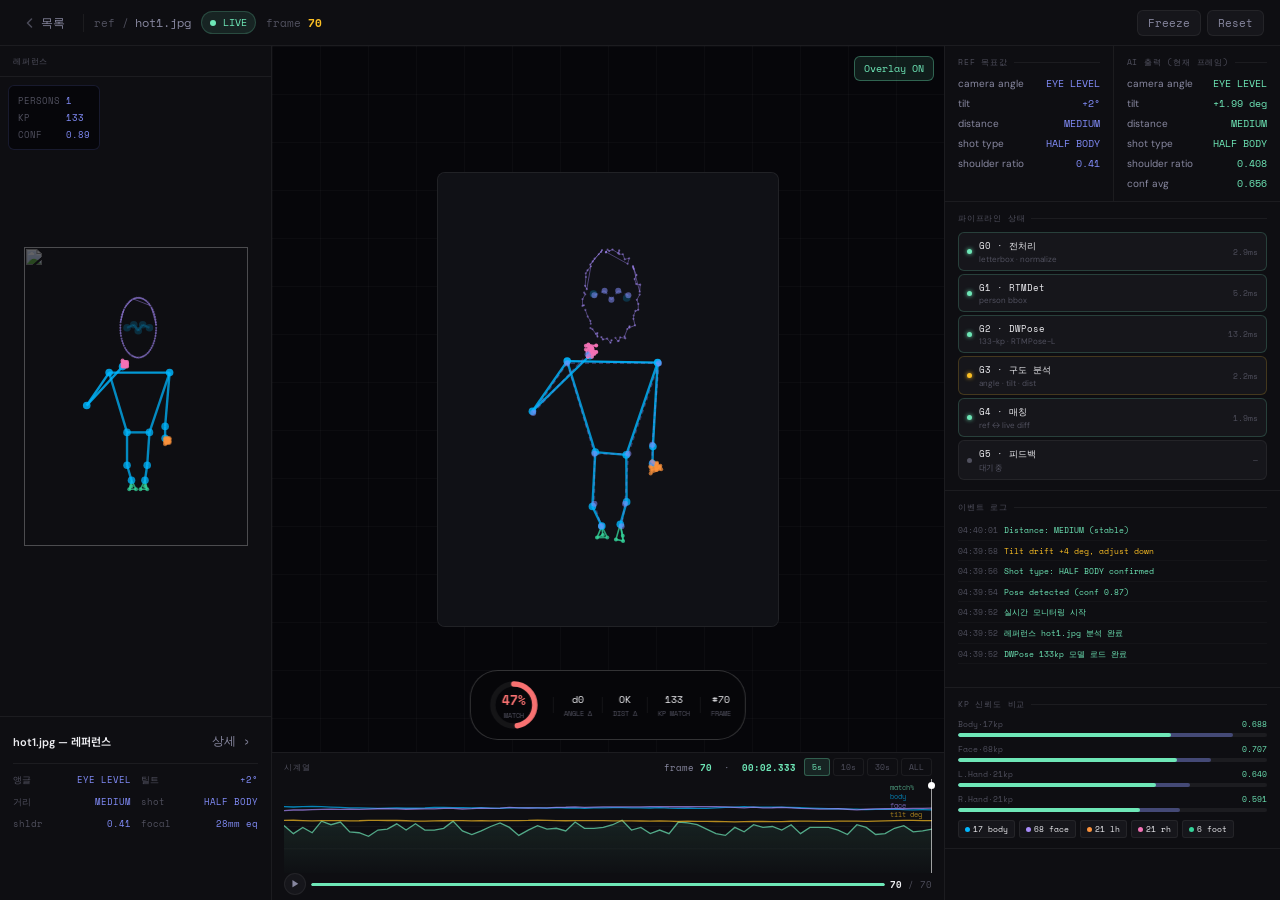
==== realtime-pose.html @ a701c870 "fix: 패널 디자인 수정" ====
<!DOCTYPE html>
<html lang="ko">
<head>
<meta charset="UTF-8">
<title>TryAngle — Live Monitor</title>
<link rel="preconnect" href="https://fonts.googleapis.com">
<link rel="preconnect" href="https://fonts.gstatic.com" crossorigin>
<link href="https://fonts.googleapis.com/css2?family=Space+Mono:ital,wght@0,400;0,700;1,400&family=DM+Sans:wght@300;400;500;600&family=Noto+Sans+KR:wght@300;400;500&display=swap" rel="stylesheet">
<style>
/* force emoji/symbol fallback for special chars */
@font-face {
  font-family:'Space Mono';
  src: local('Space Mono');
  unicode-range: U+0000-00FF, U+0131, U+0152-0153, U+02BB-02BC, U+02C6, U+02DA, U+02DC, U+2000-206F, U+2074, U+20AC, U+2122, U+2191, U+2193, U+2212, U+2215, U+FEFF, U+FFFD;
}
:root {
  --bg:#07070a;--bg-panel:#0e0e12;--bg-card:#16161b;--bg-hover:#1e1e25;
  --border:rgba(255,255,255,.06);--border-act:rgba(255,255,255,.18);
  --t1:#eeeef2;--t2:#8888a0;--t3:#50505e;
  --acc:#6ee7b7;--acc-d:rgba(110,231,183,.10);
  --a2:#818cf8;--a2-d:rgba(129,140,248,.10);
  --amb:#fbbf24;--amb-d:rgba(251,191,36,.10);
  --red:#f87171;--red-d:rgba(248,113,113,.09);
  --mono:'Space Mono','Courier New',monospace;--sans:'DM Sans','Apple SD Gothic Neo','Noto Sans KR',sans-serif;
  --r:10px;--rsm:6px;
  --tbh:46px;--lpw:272px;--rpw:336px;--tlh:148px;
}
*,*::before,*::after{box-sizing:border-box;margin:0;padding:0}
html,body{height:100%;overflow:hidden;background:var(--bg);color:var(--t1);font-family:var(--sans)}

/* ── TOPBAR ── */
.topbar{height:var(--tbh);display:flex;align-items:center;justify-content:space-between;
  padding:0 16px;background:var(--bg-panel);border-bottom:1px solid var(--border);
  gap:12px;z-index:60;position:relative}
.topbar-left{display:flex;align-items:center;gap:10px;min-width:0;flex:1}
.topbar-right{display:flex;align-items:center;gap:6px;flex-shrink:0}
.topbar-divider{width:1px;height:18px;background:var(--border);flex-shrink:0}
.breadcrumb-wrap{display:flex;align-items:center;gap:6px;min-width:0}
.breadcrumb{font-size:11px;font-family:var(--mono);color:var(--t3);
  white-space:nowrap;overflow:hidden;text-overflow:ellipsis}
.breadcrumb-name{font-size:12px;font-family:var(--mono);color:var(--t2);
  white-space:nowrap;overflow:hidden;text-overflow:ellipsis}
@keyframes bl{0%,100%{opacity:1}50%{opacity:.15}}
.mbadge{display:flex;align-items:center;gap:5px;font-size:10px;font-family:var(--mono);
  padding:3px 8px;border-radius:20px;background:var(--acc-d);color:var(--acc);
  border:1px solid rgba(110,231,183,.2);white-space:nowrap}
.backbtn{display:flex;align-items:center;gap:5px;font-family:var(--mono);font-size:12px;color:var(--t2);text-decoration:none;
  padding:5px 8px;border-radius:var(--rsm);background:none;border:none;
  transition:all .15s;white-space:nowrap;flex-shrink:0}
.backbtn:hover{color:var(--t1);background:var(--bg-card)}
.backbtn svg{opacity:.5;flex-shrink:0}
.livedot{display:inline-block;width:6px;height:6px;border-radius:50%;
  background:currentColor;vertical-align:middle;margin-right:2px;animation:bl 1s infinite}
.topmeta{font-size:11px;font-family:var(--mono);color:var(--t3);white-space:nowrap}
.topmeta b{color:var(--amb)}
.tbtn{font-family:var(--mono);font-size:11px;padding:4px 10px;border-radius:var(--rsm);
  border:1px solid var(--border);background:var(--bg-card);color:var(--t2);
  cursor:pointer;transition:all .15s;white-space:nowrap}
.tbtn:hover{border-color:var(--border-act);color:var(--t1)}
.tbtn.on{background:var(--acc-d);border-color:rgba(110,231,183,.3);color:var(--acc)}
.tbtn.won{background:var(--amb-d);border-color:rgba(251,191,36,.3);color:var(--amb)}

/* ── ROOT ── */
.root{height:calc(100vh - var(--tbh));display:grid;
  grid-template-columns:var(--lpw) minmax(0,1fr) var(--rpw);
  grid-template-rows:1fr var(--tlh);overflow:hidden}

/* ── LEFT PANEL ── */
.lpanel{background:var(--bg-panel);border-right:1px solid var(--border);
  display:flex;flex-direction:column;overflow-y:auto;overflow-x:hidden;
  scrollbar-width:thin;scrollbar-color:var(--bg-hover) transparent;grid-row:1/3}
.lpanel::-webkit-scrollbar{width:3px}
.lpanel::-webkit-scrollbar-thumb{background:var(--bg-hover)}
.phead{padding:9px 13px;border-bottom:1px solid var(--border);
  font-size:8px;font-family:var(--mono);letter-spacing:.1em;text-transform:uppercase;color:var(--t3);
  display:flex;align-items:center;justify-content:space-between;flex-shrink:0}
.phtag{font-size:8px;font-family:var(--mono);padding:2px 6px;border-radius:3px;
  background:var(--a2-d);color:var(--a2);border:1px solid rgba(129,140,248,.15)}
.rcvs-area{flex:1;position:relative;display:flex;align-items:center;justify-content:center;
  background:var(--bg-panel);overflow:hidden;min-height:0}
.rcvs-area::before{content:none}
.refstage{position:relative;width:224px;height:299px;z-index:2;flex-shrink:0}
#refSampleImg,#refCanvas{position:absolute;inset:0;width:100%;height:100%;display:block}
#refSampleImg{object-fit:contain;object-position:top center;opacity:.35;z-index:1;pointer-events:none}
#refCanvas{z-index:2}
.hudchip{position:absolute;z-index:10;font-family:var(--mono);font-size:9px;
  line-height:1.9;color:var(--t3);background:rgba(6,6,10,.9);
  border:1px solid rgba(129,140,248,.15);backdrop-filter:blur(8px);
  padding:6px 9px;border-radius:var(--rsm)}
.hudchip span{color:var(--a2)}
.rmeta{padding:10px 13px;border-top:1px solid var(--border);flex-shrink:0;min-height:184px}
.rname{font-size:11px;font-weight:600;color:var(--t1);margin-bottom:6px;
  white-space:nowrap;overflow:hidden;text-overflow:ellipsis}
.rmeta-head{display:flex;align-items:center;justify-content:space-between;margin-bottom:8px;gap:6px}
.rmeta-sep{height:1px;background:var(--border);margin-bottom:8px}
.rgrid{display:grid;grid-template-columns:1fr 1fr;gap:6px 10px}
.rrow{display:flex;justify-content:space-between;align-items:center;font-size:9px;font-family:var(--mono);
  line-height:1.55;padding:1px 0;gap:8px}
.rrow .k{color:var(--t3)}.rrow .v{color:var(--a2)}

/* ── CENTER ── */
.center{display:flex;flex-direction:column;background:#06060a;overflow:hidden;position:relative;grid-row:1/2}
.stage{flex:1;position:relative;display:flex;align-items:center;justify-content:center;min-height:0}
.stage::before{content:'';position:absolute;inset:0;
  background-image:linear-gradient(rgba(255,255,255,.025) 1px,transparent 1px),
    linear-gradient(90deg,rgba(255,255,255,.025) 1px,transparent 1px);
  background-size:48px 48px;pointer-events:none}
.cinner{position:relative;display:inline-block;z-index:2;flex:0 0 auto;
  background:#101116;border:1px solid rgba(255,255,255,.07);border-radius:8px;overflow:hidden}
#liveCvs,#poseCvs,#overlayCvs{display:block}
#poseCvs,#overlayCvs{position:absolute;top:0;left:0;pointer-events:none}
.corn{display:none}
.overlaybtn{position:absolute;top:10px;right:10px;z-index:24;
  font-family:var(--mono);font-size:10px;padding:4px 9px;border-radius:var(--rsm);
  border:1px solid var(--border-act);background:rgba(7,7,10,.78);color:var(--t1);
  cursor:pointer;transition:all .15s}
.overlaybtn:hover{border-color:rgba(110,231,183,.35)}
.overlaybtn.on{background:var(--acc-d);border-color:rgba(110,231,183,.35);color:var(--acc)}
.matchhud{position:absolute;bottom:12px;left:50%;transform:translateX(-50%);
  display:flex;align-items:center;gap:10px;
  background:rgba(7,7,10,.92);border:1px solid var(--border-act);backdrop-filter:blur(12px);
  border-radius:28px;padding:5px 14px;z-index:20;white-space:nowrap}
.mhbig{font-size:18px;font-family:var(--mono);font-weight:700;color:var(--acc)}
.mhlbl{font-size:8px;font-family:var(--mono);color:var(--t3);text-transform:uppercase;letter-spacing:.08em}
.mhmatch .mhbig{font-size:20px;line-height:1}
.mhmatch .mhlbl{letter-spacing:.12em}
.mhdiv{width:1px;height:16px;background:var(--border);flex-shrink:0}
.mhm{display:flex;flex-direction:column;align-items:center;gap:1px}
.mhv{font-size:10px;font-family:var(--mono);color:var(--t1)}
.mhk{font-size:7px;font-family:var(--mono);color:var(--t3);text-transform:uppercase}
.fspk{display:none}
.frov{position:absolute;inset:0;z-index:30;display:flex;align-items:center;justify-content:center;
  background:rgba(7,7,10,.6);backdrop-filter:blur(2px);pointer-events:none;opacity:0;transition:opacity .3s}
.frov.show{opacity:1}
.frlbl{font-family:var(--mono);font-size:11px;letter-spacing:.12em;text-transform:uppercase;
  color:var(--amb);padding:8px 18px;border-radius:20px;
  border:1px solid rgba(251,191,36,.3);background:rgba(7,7,10,.9)}

/* ── TIMELINE ── */
.tl{height:var(--tlh);border-top:1px solid var(--border);background:var(--bg-panel);
  display:flex;flex-direction:column;grid-column:2;grid-row:2;overflow:hidden}
.tlhdr{display:flex;align-items:center;justify-content:space-between;padding:5px 12px 3px;flex-shrink:0}
.tltitle{font-size:8px;font-family:var(--mono);letter-spacing:.1em;text-transform:uppercase;color:var(--t3)}
.tlinfo{display:flex;align-items:center;gap:8px}
.tlts{font-size:9px;font-family:var(--mono);color:var(--t2)}
.tlts b{color:var(--acc)}
.rbtngrp{display:flex;gap:3px}
.rbtn{font-size:8px;font-family:var(--mono);padding:2px 7px;border-radius:3px;
  border:1px solid var(--border);background:transparent;color:var(--t3);cursor:pointer;transition:all .12s}
.rbtn:hover{color:var(--t2);border-color:var(--border-act)}
.rbtn.sel{color:var(--acc);border-color:rgba(110,231,183,.3);background:var(--acc-d)}
.tlchart{flex:1;position:relative;overflow:hidden;padding:0 12px 0;cursor:crosshair}
#tlCvs{display:block;width:100%;height:100%}
.needle{position:absolute;top:0;bottom:0;width:1px;background:rgba(255,255,255,.6);
  pointer-events:none;z-index:10;transition:left .05s linear}
.needle::before{content:'';position:absolute;top:3px;left:-3px;
  width:7px;height:7px;border-radius:50%;background:#fff}
/* invisible range input overlay for scrubbing */
.scrubinput{position:absolute;inset:0;opacity:0;cursor:pointer;z-index:5;
  -webkit-appearance:none;appearance:none;left:12px;right:12px;width:auto;margin:0}
.tlctrl{display:flex;align-items:center;gap:5px;padding:0 12px 5px;flex-shrink:0}
.playbtn{width:22px;height:22px;border-radius:50%;display:flex;align-items:center;justify-content:center;
  background:var(--bg-card);border:1px solid var(--border);color:var(--t2);
  cursor:pointer;transition:all .15s;flex-shrink:0;font-size:9px}
.playbtn:hover{border-color:var(--border-act);color:var(--t1)}
.playbtn.playing{background:var(--acc-d);border-color:rgba(110,231,183,.3);color:var(--acc)}
.spdbtn{font-size:8px;font-family:var(--mono);padding:2px 6px;border-radius:3px;
  border:1px solid var(--border);background:transparent;color:var(--t3);cursor:pointer;transition:all .12s}
.spdbtn.sel{color:var(--amb);border-color:rgba(251,191,36,.3);background:var(--amb-d)}
.posbar{flex:1;height:3px;background:var(--border);border-radius:2px;overflow:hidden;cursor:pointer}
.posfill{height:100%;background:var(--acc);border-radius:2px;transition:width .05s}
.tlcnt{font-size:9px;font-family:var(--mono);color:var(--t3);white-space:nowrap;flex-shrink:0}
.tlcnt b{color:var(--t1)}

/* ── RIGHT PANEL ── */
.rpanel{background:var(--bg-panel);border-left:1px solid var(--border);
  display:flex;flex-direction:column;overflow-y:auto;overflow-x:hidden;
  scrollbar-width:thin;scrollbar-color:var(--bg-hover) transparent;grid-row:1/3}
.rpanel::-webkit-scrollbar{width:3px}
.rpanel::-webkit-scrollbar-thumb{background:var(--bg-hover)}
.rsec{padding:10px 13px;border-bottom:1px solid var(--border)}
.detailgrid{display:grid;grid-template-columns:1fr 1fr;border-bottom:1px solid var(--border)}
.detailgrid .rsec{border-bottom:0;min-width:0}
.detailgrid .rsec + .rsec{border-left:1px solid var(--border)}
.rsh{font-size:8px;font-family:var(--mono);letter-spacing:.1em;text-transform:uppercase;
  color:var(--t3);margin-bottom:8px;display:flex;align-items:center;gap:6px}
.rsh::after{content:'';flex:1;height:1px;background:var(--border)}
.grow{display:flex;align-items:center;gap:11px}
.gsvg{width:58px;height:58px;flex-shrink:0;position:relative}
.gsvg svg{transform:rotate(-90deg)}
.gtrk{fill:none;stroke:var(--border);stroke-width:5.5}
.gfil{fill:none;stroke:var(--acc);stroke-width:5.5;stroke-linecap:round;
  transition:stroke-dashoffset .7s cubic-bezier(.4,0,.2,1)}
.glbl{position:absolute;inset:0;display:flex;flex-direction:column;align-items:center;justify-content:center}
.gpct{font-size:13px;font-family:var(--mono);font-weight:700;color:var(--acc)}
.gsub{font-size:7px;font-family:var(--mono);color:var(--t3)}
.ginf{flex:1}
.gi{display:flex;justify-content:space-between;font-size:9px;margin-bottom:4px}
.gi:last-child{margin-bottom:0}
.gik{color:var(--t2)}.giv{font-family:var(--mono);font-size:9px}
.drow{display:flex;justify-content:space-between;align-items:center;margin-bottom:5px;gap:6px}
.drow:last-child{margin-bottom:0}
.dk{font-size:10px;color:var(--t2)}.dv{font-size:10px;font-family:var(--mono);color:var(--t1);font-weight:500}
.dv.l{color:var(--acc)}.dv.r{color:var(--a2)}
.cbi{margin-bottom:6px}.cbi:last-child{margin-bottom:0}
.cbl{display:flex;justify-content:space-between;font-size:8px;font-family:var(--mono);color:var(--t3);margin-bottom:3px}
.cbl span{color:var(--acc)}
.cbtrack{height:4px;background:var(--border);border-radius:2px;overflow:hidden;position:relative}
.cbref{position:absolute;left:0;top:0;height:100%;background:var(--a2);opacity:.4;border-radius:2px;transition:width .4s}
.cblive{position:absolute;left:0;top:0;height:100%;background:var(--acc);border-radius:2px;transition:width .4s}
.pnodes{display:flex;flex-direction:column;gap:3px}
.pn{display:flex;align-items:center;gap:7px;padding:6px 8px;border-radius:var(--rsm);
  border:1px solid var(--border);background:var(--bg-card);transition:border-color .2s}
.pn.on{border-color:rgba(110,231,183,.2)}.pn.wn{border-color:rgba(251,191,36,.2)}
.pled{width:5px;height:5px;border-radius:50%;flex-shrink:0}
.pled.on{background:var(--acc);box-shadow:0 0 4px var(--acc)}
.pled.wn{background:var(--amb);box-shadow:0 0 4px var(--amb);animation:bl 1.2s infinite}
.pled.off{background:var(--t3)}
.pi{flex:1;min-width:0}.pn-name{font-size:9px;font-family:var(--mono);color:var(--t1)}
.pn-sub{font-size:8px;color:var(--t3);margin-top:1px}.pms{font-size:8px;font-family:var(--mono);color:var(--t3);flex-shrink:0}
.loglist{display:flex;flex-direction:column;gap:1px;height:156px;overflow-y:auto;overflow-x:hidden}
.loglist::-webkit-scrollbar{width:2px}
.loglist::-webkit-scrollbar-thumb{background:var(--bg-hover)}
.li{display:flex;align-items:baseline;gap:6px;font-size:8px;font-family:var(--mono);
  padding:3px 0;border-bottom:1px solid rgba(255,255,255,.025)}
.lts{color:var(--t3);flex-shrink:0}
.lmsg{color:var(--t2);overflow:hidden;text-overflow:ellipsis;white-space:normal;line-height:1.45}
.lmsg.ok{color:var(--acc)}.lmsg.wn{color:var(--amb)}.lmsg.er{color:var(--red)}
.kprow{display:flex;gap:4px;flex-wrap:wrap}
.kpbub{display:flex;align-items:center;gap:3px;font-size:8px;font-family:var(--mono);
  padding:2px 6px;border-radius:3px;border:1px solid var(--border);background:var(--bg-card)}
.kpdot{width:5px;height:5px;border-radius:50%}
.reflink{display:flex;align-items:center;gap:5px;font-family:var(--mono);font-size:12px;color:var(--t2);text-decoration:none;
  padding:5px 8px;border-radius:var(--rsm);background:none;border:none;
  transition:all .15s;white-space:nowrap;flex-shrink:0}
.reflink:hover{color:var(--t1);background:var(--bg-card)}
</style>
</head>
<body>

<div class="topbar">
  <div class="topbar-left">
    <a href="javascript:history.back()" class="backbtn">
      <svg width="12" height="12" viewBox="0 0 12 12" fill="none" aria-hidden="true"><path d="M7.5 2L3.5 6L7.5 10" stroke="currentColor" stroke-width="1.5" stroke-linecap="round" stroke-linejoin="round"/></svg>
      목록
    </a>
    <div class="topbar-divider"></div>
    <div class="breadcrumb-wrap">
      <span class="breadcrumb">ref /</span>
      <span class="breadcrumb-name">hot1.jpg</span>
    </div>
    <div class="mbadge" id="modeBadge"><span class="livedot"></span> LIVE</div>
    <span id="topFps" class="topmeta">frame <b>0</b></span>
  </div>
  <div class="topbar-right">
    <button class="tbtn" id="btnFreeze" onclick="toggleFreeze(this)">Freeze</button>
    <button class="tbtn" onclick="resetSim()">Reset</button>
  </div>
</div>

<div class="root">

  <!-- LEFT -->
  <div class="lpanel">
    <div class="phead">레퍼런스</div>
    <div class="rcvs-area">
      <div class="refstage">
        <img id="refSampleImg" src="./asset/cup-pose.png" alt="">
        <canvas id="refCanvas" width="224" height="299"></canvas>
      </div>
      <div class="hudchip" style="top:8px;left:8px">PERSONS&nbsp;<span>1</span><br>KP&nbsp;&nbsp;&nbsp;&nbsp;&nbsp;&nbsp;<span>133</span><br>CONF&nbsp;&nbsp;&nbsp;&nbsp;<span>0.89</span></div>
    </div>
    <div class="rmeta">
      <div class="rmeta-head">
        <div class="rname" style="margin-bottom:0">hot1.jpg — 레퍼런스</div>
        <a href="./reference-detail.html" class="reflink" title="레퍼런스 상세 보기">상세 &rsaquo;</a>
      </div>
      <div class="rmeta-sep"></div>
      <div class="rgrid">
        <div class="rrow"><span class="k">앵글</span><span class="v">EYE LEVEL</span></div>
        <div class="rrow"><span class="k">틸트</span><span class="v">+2°</span></div>
        <div class="rrow"><span class="k">거리</span><span class="v">MEDIUM</span></div>
        <div class="rrow"><span class="k">shot</span><span class="v">HALF BODY</span></div>
        <div class="rrow"><span class="k">shldr</span><span class="v">0.41</span></div>
        <div class="rrow"><span class="k">focal</span><span class="v">28mm eq</span></div>
      </div>
    </div>
  </div>

  <!-- CENTER -->
  <div class="center">
    <div class="stage" id="stage">
      <div id="fspk" class="fspk"></div>
      <div class="cinner" id="cinner">
        <canvas id="liveCvs" width="340" height="453"></canvas>
        <canvas id="poseCvs" width="340" height="453"></canvas>
        <canvas id="overlayCvs" width="340" height="453"></canvas>
      </div>
      <button class="overlaybtn on" id="btnOverlay" onclick="toggleOverlay(this)">Overlay ON</button>
      <div class="frov" id="frov"><div class="frlbl">&#9646;&#9646; FROZEN</div></div>
      <div class="matchhud">
      <div class="grow">
        <div class="gsvg">
          <svg width="58" height="58" viewBox="0 0 58 58">
            <circle class="gtrk" cx="29" cy="29" r="21"/>
            <circle class="gfil" id="gFil" cx="29" cy="29" r="21" stroke-dasharray="131.9" stroke-dashoffset="131.9"/>
          </svg>
          <div class="glbl"><div class="gpct" id="gPct">—</div><div class="gsub">MATCH</div></div>
        </div>
      </div>
        <div class="mhdiv"></div>
        <div class="mhm"><div class="mhv" id="mAngle">—</div><div class="mhk">angle &Delta;</div></div>
        <div class="mhdiv"></div>
        <div class="mhm"><div class="mhv" id="mDist">—</div><div class="mhk">dist &Delta;</div></div>
        <div class="mhdiv"></div>
        <div class="mhm"><div class="mhv" id="mKp">—</div><div class="mhk">kp match</div></div>
        <div class="mhdiv"></div>
        <div class="mhm"><div class="mhv" id="mFrame">—</div><div class="mhk">frame</div></div>
      </div>
    </div>
  </div>

  <!-- TIMELINE -->
  <div class="tl">
    <div class="tlhdr">
      <div class="tltitle">시계열</div>
      <div class="tlinfo">
        <div class="tlts">frame <b id="tlFN">0</b> &nbsp;·&nbsp; <b id="tlTS">00:00.000</b></div>
        <div class="rbtngrp">
          <button class="rbtn sel" onclick="setRange(this,150)">5s</button>
          <button class="rbtn"    onclick="setRange(this,300)">10s</button>
          <button class="rbtn"    onclick="setRange(this,900)">30s</button>
          <button class="rbtn"    onclick="setRange(this,0)">ALL</button>
        </div>
      </div>
    </div>
    <div class="tlchart" id="tlWrap">
      <canvas id="tlCvs"></canvas>
      <div class="needle" id="needle"></div>
      <input type="range" class="scrubinput" id="scrub" min="0" max="1000" value="1000">
    </div>
    <div class="tlctrl">
      <button class="playbtn" id="playBtn" onclick="togglePlay(this)">&#9654;</button>
      <div class="posbar" id="posBar"><div class="posfill" id="posFill"></div></div>
      <div class="tlcnt"><b id="curIdx">0</b> / <span id="totIdx">0</span></div>
    </div>
  </div>

  <!-- RIGHT -->
  <div class="rpanel">
    <div class="detailgrid">
      <div class="rsec">
        <div class="rsh">REF 목표값</div>
        <div class="drow"><span class="dk">camera angle</span><span class="dv r">EYE LEVEL</span></div>
        <div class="drow"><span class="dk">tilt</span><span class="dv r">+2°</span></div>
        <div class="drow"><span class="dk">distance</span><span class="dv r">MEDIUM</span></div>
        <div class="drow"><span class="dk">shot type</span><span class="dv r">HALF BODY</span></div>
        <div class="drow"><span class="dk">shoulder ratio</span><span class="dv r">0.41</span></div>
      </div>

      <div class="rsec">
        <div class="rsh">AI 출력 (현재 프레임)</div>
        <div class="drow"><span class="dk">camera angle</span><span class="dv l" id="lAngle">—</span></div>
        <div class="drow"><span class="dk">tilt</span><span class="dv l" id="lTilt">—</span></div>
        <div class="drow"><span class="dk">distance</span><span class="dv l" id="lDist">—</span></div>
        <div class="drow"><span class="dk">shot type</span><span class="dv l" id="lShot">—</span></div>
        <div class="drow"><span class="dk">shoulder ratio</span><span class="dv l" id="lShldr">—</span></div>
        <div class="drow"><span class="dk">conf avg</span><span class="dv l" id="lConf">—</span></div>
      </div>
    </div>

    
    <div class="rsec">
      <div class="rsh">파이프라인 상태</div>
      <div class="pnodes">
        <div class="pn on"><div class="pled on"></div><div class="pi"><div class="pn-name">G0 · 전처리</div><div class="pn-sub">letterbox · normalize</div></div><div class="pms" id="p0">—</div></div>
        <div class="pn on"><div class="pled on"></div><div class="pi"><div class="pn-name">G1 · RTMDet</div><div class="pn-sub">person bbox</div></div><div class="pms" id="p1">—</div></div>
        <div class="pn on"><div class="pled on"></div><div class="pi"><div class="pn-name">G2 · DWPose</div><div class="pn-sub">133-kp · RTMPose-L</div></div><div class="pms" id="p2">—</div></div>
        <div class="pn wn"><div class="pled wn"></div><div class="pi"><div class="pn-name">G3 · 구도 분석</div><div class="pn-sub">angle · tilt · dist</div></div><div class="pms" id="p3">—</div></div>
        <div class="pn on"><div class="pled on"></div><div class="pi"><div class="pn-name">G4 · 매칭</div><div class="pn-sub">ref ↔ live diff</div></div><div class="pms" id="p4">—</div></div>
        <div class="pn"><div class="pled off"></div><div class="pi"><div class="pn-name">G5 · 피드백</div><div class="pn-sub">대기 중</div></div><div class="pms">—</div></div>
      </div>
    </div>
    
    <div class="rsec">
      <div class="rsh">이벤트 로그</div>
      <div class="loglist" id="logList"></div>
    </div>
    
    <div class="rsec">
      <div class="rsh">KP 신뢰도 비교</div>
      <div class="cbi"><div class="cbl">Body·17kp <span id="cbB">—</span></div>
        <div class="cbtrack"><div class="cbref" style="width:89%"></div><div class="cblive" id="cbBbar" style="width:0%"></div></div></div>
      <div class="cbi"><div class="cbl">Face·68kp <span id="cbF">—</span></div>
        <div class="cbtrack"><div class="cbref" style="width:82%"></div><div class="cblive" id="cbFbar" style="width:0%"></div></div></div>
      <div class="cbi"><div class="cbl">L.Hand·21kp <span id="cbLH">—</span></div>
        <div class="cbtrack"><div class="cbref" style="width:75%"></div><div class="cblive" id="cbLHbar" style="width:0%"></div></div></div>
      <div class="cbi" style="margin-bottom:0"><div class="cbl">R.Hand·21kp <span id="cbRH">—</span></div>
        <div class="cbtrack"><div class="cbref" style="width:72%"></div><div class="cblive" id="cbRHbar" style="width:0%"></div></div></div>
      <div style="margin-top:8px">
        <div class="kprow">
          <div class="kpbub"><div class="kpdot" style="background:#00B7FF"></div>17 body</div>
          <div class="kpbub"><div class="kpdot" style="background:#a78bfa"></div>68 face</div>
          <div class="kpbub"><div class="kpdot" style="background:#fb923c"></div>21 lh</div>
          <div class="kpbub"><div class="kpdot" style="background:#f472b6"></div>21 rh</div>
          <div class="kpbub"><div class="kpdot" style="background:#34d399"></div>6 foot</div>
        </div>
      </div>
    </div>
  </div>
</div>

<script>
/* ═══════════════════════════════════════════════
   DWPose 133-Keypoint Definitions
   Body 0-16 (17), Foot 17-22 (6),
   Face 23-90 (68), LHand 91-111 (21), RHand 112-132 (21)
═══════════════════════════════════════════════ */
const KC = { body:'#00B7FF', foot:'#34d399', face:'#a78bfa', lhand:'#fb923c', rhand:'#f472b6' };

const BODY_C = [
  [0,1],[0,2],[1,3],[2,4],
  [5,6],[5,7],[7,9],[6,8],[8,10],
  [5,11],[6,12],[11,12],
  [11,13],[13,15],[12,14],[14,16],
];
const FOOT_C = [
  [15,17],[15,18],[15,19],[16,20],[16,21],[16,22],
  [17,19],[18,19],[20,22],[21,22],
];
function makeFaceConn(){
  const c=[];
  for(let i=0;i<16;i++) c.push([23+i,24+i]);           // jaw
  for(let i=0;i<4;i++)  c.push([23+17+i,23+18+i]);     // l-brow
  for(let i=0;i<4;i++)  c.push([23+22+i,23+23+i]);     // r-brow
  for(let i=0;i<3;i++)  c.push([23+27+i,23+28+i]);     // nose bridge
  for(let i=0;i<4;i++)  c.push([23+31+i,23+32+i]);     // nose base
  // l-eye loop
  for(let i=0;i<5;i++) c.push([23+36+i,23+37+i]);
  c.push([23+41,23+36]);
  // r-eye loop
  for(let i=0;i<5;i++) c.push([23+42+i,23+43+i]);
  c.push([23+47,23+42]);
  // outer lips
  for(let i=0;i<11;i++) c.push([23+48+i,23+49+i]);
  c.push([23+59,23+48]);
  // inner lips
  for(let i=0;i<7;i++) c.push([23+60+i,23+61+i]);
  c.push([23+67,23+60]);
  return c;
}
const FACE_C = makeFaceConn();
function makeHandConn(base){
  const c=[];
  [1,5,9,13,17].forEach(f=>c.push([base,base+f]));
  [[1,5],[5,9],[9,13],[13,17]].forEach(([a,b])=>c.push([base+a,base+b]));
  [[1,2,3,4],[5,6,7,8],[9,10,11,12],[13,14,15,16],[17,18,19,20]].forEach(chain=>{
    for(let i=0;i<chain.length-1;i++) c.push([base+chain[i],base+chain[i+1]]);
  });
  return c;
}
const LH_C = makeHandConn(91);
const RH_C = makeHandConn(112);

function kpGroup(i){
  if(i<17) return 'body';
  if(i<23) return 'foot';
  if(i<91) return 'face';
  if(i<112) return 'lhand';
  return 'rhand';
}

/* ── Build reference pose ── */
const REF_SOURCE={
  imageUrl:'./asset/cup-pose.png',
  imageSize:{width:736,height:981},
  bboxHex:'0f0a071c09f618ce',
  kpCount:133,
  kpHex:'[base64]'
};

function buildFallbackRef(){
  const K=Array.from({length:133},()=>({x:.5,y:.5,conf:0}));
  const B=[[.500,.105],[.474,.090],[.526,.090],[.448,.100],[.552,.100],
    [.398,.243],[.602,.243],[.352,.373],[.648,.373],
    [.328,.503],[.672,.503],
    [.428,.513],[.572,.513],
    [.418,.672],[.582,.672],
    [.413,.842],[.587,.842]];
  B.forEach(([x,y],i)=>{K[i].x=x;K[i].y=y;K[i].conf=.92});
  // Foot
  [[.393,.892],[.378,.898],[.413,.888],[.607,.892],[.622,.898],[.587,.888]]
    .forEach(([x,y],i)=>{K[17+i].x=x;K[17+i].y=y;K[17+i].conf=.76});
  // Face (68 landmarks)
  const cx=.500,cy=.082,fw=.062,fh=.058;
  for(let i=0;i<68;i++){
    let x=cx,y=cy;
    if(i<=16){const a=Math.PI-(i/16)*Math.PI;x=cx+fw*Math.cos(a);y=cy+fh*.85*Math.sin(a)*.8+fh*.38;}
    else if(i<=21){x=cx-fw*.62+(i-17)*.013;y=cy-fh*.42;}
    else if(i<=26){x=cx+fw*.08+(i-22)*.013;y=cy-fh*.42;}
    else if(i<=30){x=cx;y=cy-fh*.08+(i-27)*.013;}
    else if(i<=35){x=cx-fw*.32+(i-31)*.016;y=cy+fh*.17;}
    else if(i<=41){const a=(i-36)/6*Math.PI*2;x=cx-fw*.40+Math.cos(a)*fw*.17;y=cy-fh*.19+Math.sin(a)*fh*.09;}
    else if(i<=47){const a=(i-42)/6*Math.PI*2;x=cx+fw*.40+Math.cos(a)*fw*.17;y=cy-fh*.19+Math.sin(a)*fh*.09;}
    else if(i<=59){const a=(i-48)/12*Math.PI*2;x=cx+Math.cos(a)*fw*.31;y=cy+fh*.38+Math.sin(a)*fh*.14;}
    else{const a=(i-60)/8*Math.PI*2;x=cx+Math.cos(a)*fw*.19;y=cy+fh*.38+Math.sin(a)*fh*.08;}
    K[23+i].x=x;K[23+i].y=y;K[23+i].conf=.83;
  }
  // Hands
  buildHand(K,91,.328,.503,-1);
  buildHand(K,112,.672,.503,1);
  return K;
}
function buildHand(K,base,wx,wy,side){
  K[base].x=wx;K[base].y=wy;K[base].conf=.78;
  const F=[
    {dx:-.032*side,dy:.030,lens:[.022,.018,.014],ang:-.55*side},
    {dx:-.012*side,dy:-.020,lens:[.025,.022,.017],ang:-.18*side},
    {dx:.002,dy:-.026,lens:[.027,.023,.017],ang:0},
    {dx:.015*side,dy:-.020,lens:[.024,.021,.015],ang:.14*side},
    {dx:.027*side,dy:-.010,lens:[.017,.013,.011],ang:.28*side},
  ];
  const FB=[1,5,9,13,17];
  F.forEach((f,fi)=>{
    const b=base+FB[fi];
    let cx=wx+f.dx,cy=wy+f.dy;
    K[b].x=cx;K[b].y=cy;K[b].conf=.76;
    let a=-Math.PI/2+f.ang;
    f.lens.forEach((l,li)=>{
      cx+=Math.cos(a)*l;cy+=Math.sin(a)*l;
      K[b+1+li].x=cx;K[b+1+li].y=cy;K[b+1+li].conf=.70-li*.05;
    });
  });
}

function decodeRefHex(h){return parseInt(h,16)/10000}
function clampUnit(v){return Math.max(0,Math.min(1,v))}
function parseRefKps(hex,count){
  const kps=[];
  for(let i=0;i<count;i++){
    const off=i*12;
    if(off+12>hex.length) break;
    kps.push({
      x:decodeRefHex(hex.slice(off,off+4)),
      y:decodeRefHex(hex.slice(off+4,off+8)),
      conf:decodeRefHex(hex.slice(off+8,off+12)),
    });
  }
  return kps;
}
function getRefKpStats(kps){
  if(!kps.length) return {minX:0,maxX:0,minY:0,maxY:0,outOfRangeCount:0};
  let minX=Infinity,maxX=-Infinity,minY=Infinity,maxY=-Infinity,out=0;
  kps.forEach(k=>{
    minX=Math.min(minX,k.x);maxX=Math.max(maxX,k.x);
    minY=Math.min(minY,k.y);maxY=Math.max(maxY,k.y);
    if(k.x<0||k.x>1||k.y<0||k.y>1) out++;
  });
  return {minX,maxX,minY,maxY,outOfRangeCount:out};
}
function projectRefKpsIntoBbox(kps,bbox){
  if(!kps.length) return kps;
  const s=getRefKpStats(kps);
  const rx=Math.max(s.maxX-s.minX,1e-6),ry=Math.max(s.maxY-s.minY,1e-6);
  return kps.map(k=>({
    x:clampUnit(bbox.x+((k.x-s.minX)/rx)*bbox.w),
    y:clampUnit(bbox.y+((k.y-s.minY)/ry)*bbox.h),
    conf:clampUnit(k.conf),
  }));
}
function adaptRefKpsToImageSpace(kps,bbox){
  const s=getRefKpStats(kps);
  if(!s.outOfRangeCount) return kps;
  return projectRefKpsIntoBbox(kps,bbox);
}
function buildRefFromSource(){
  const b=REF_SOURCE.bboxHex;
  const bbox={
    x:decodeRefHex(b.slice(0,4)),
    y:decodeRefHex(b.slice(4,8)),
    w:decodeRefHex(b.slice(8,12)),
    h:decodeRefHex(b.slice(12,16)),
  };
  const parsed=parseRefKps(REF_SOURCE.kpHex,REF_SOURCE.kpCount);
  if(!parsed.length) return null;
  return adaptRefKpsToImageSpace(parsed,bbox);
}
let REF = buildRefFromSource() || buildFallbackRef();
document.getElementById('refSampleImg').src=REF_SOURCE.imageUrl;

/* ── Canvas refs ── */
const rCvs=document.getElementById('refCanvas'),   rX=rCvs.getContext('2d');
const lCvs=document.getElementById('liveCvs'),     lX=lCvs.getContext('2d');
const pCvs=document.getElementById('poseCvs'),     pX=pCvs.getContext('2d');
const oCvs=document.getElementById('overlayCvs'),  oX=oCvs.getContext('2d');
const tCvs=document.getElementById('tlCvs'),       tX=tCvs.getContext('2d');

/* ── Skeleton renderer ── */
function drawSkel(ctx,kps,cw,ch,{alpha=1,col=null,thin=false,face=true,hand=true}={}){
  const thresh=.18;
  const ln=(a,b,color,lw)=>{
    const ka=kps[a],kb=kps[b];
    if(!ka||!kb||ka.conf<thresh||kb.conf<thresh) return;
    ctx.beginPath();
    ctx.moveTo(ka.x*cw,ka.y*ch);ctx.lineTo(kb.x*cw,kb.y*ch);
    ctx.strokeStyle=col||color;ctx.lineWidth=lw;
    ctx.globalAlpha=alpha*Math.min(ka.conf,kb.conf);ctx.stroke();
  };
  BODY_C.forEach(([a,b])=>ln(a,b,KC.body,thin?1.6:2.4));
  FOOT_C.forEach(([a,b])=>ln(a,b,KC.foot,thin?1.2:1.6));
  if(face) FACE_C.forEach(([a,b])=>ln(a,b,KC.face,thin?.6:.9));
  if(hand){
    LH_C.forEach(([a,b])=>ln(a,b,KC.lhand,thin?0.9:1.3));
    RH_C.forEach(([a,b])=>ln(a,b,KC.rhand,thin?0.9:1.3));
  }
  kps.forEach((kp,i)=>{
    if(!kp||kp.conf<thresh) return;
    const g=kpGroup(i);
    if(g==='face'&&!face) return;
    if((g==='lhand'||g==='rhand')&&!hand) return;
    const r=g==='body'?3.8*(thin?.7:1):g==='face'?1.1*(thin?.7:1):2*(thin?.7:1);
    ctx.beginPath();ctx.arc(kp.x*cw,kp.y*ch,r,0,Math.PI*2);
    ctx.fillStyle=col||KC[g];ctx.globalAlpha=alpha*kp.conf;ctx.fill();
  });
  ctx.globalAlpha=1;
}

/* ── Draw reference (static) ── */
function drawRef(){
  const cw=rCvs.width,ch=rCvs.height;
  rX.clearRect(0,0,cw,ch);
  drawSkel(rX,REF,cw,ch,{alpha:.92,thin:false});
}

/* ── Live background ── */
function drawLiveBg(fn){
  const cw=lCvs.width,ch=lCvs.height;
  lX.clearRect(0,0,cw,ch);
  lX.fillStyle='#101116';
  lX.fillRect(0,0,cw,ch);
}

/* ── Overlay reference ── */
function drawOverlay(){
  oX.clearRect(0,0,oCvs.width,oCvs.height);
  if(!SIM.overlay) return;
  // dashed lines
  oX.setLineDash([4,3]);
  BODY_C.forEach(([a,b])=>{
    const ka=REF[a],kb=REF[b];if(!ka||!kb) return;
    oX.beginPath();oX.moveTo(ka.x*oCvs.width,ka.y*oCvs.height);
    oX.lineTo(kb.x*oCvs.width,kb.y*oCvs.height);
    oX.strokeStyle='rgba(129,140,248,.5)';oX.lineWidth=1.6;oX.globalAlpha=.6;oX.stroke();
  });
  oX.setLineDash([]);
  // solid dots
  REF.slice(0,17).forEach((kp,i)=>{
    if(kp.conf<.2) return;
    oX.beginPath();oX.arc(kp.x*oCvs.width,kp.y*oCvs.height,3,0,Math.PI*2);
    oX.fillStyle='#818cf8';oX.globalAlpha=.55;oX.fill();
  });
  oX.globalAlpha=1;
}

/* ── Live KP generation ── */
function makeLiveKps(n=.012){
  return REF.map(kp=>({
    x:kp.x+(Math.random()-.5)*n,
    y:kp.y+(Math.random()-.5)*n,
    conf:Math.min(.99,Math.max(.1,kp.conf+(Math.random()-.5)*.15)),
  }));
}
function matchScore(lkps){
  let d=0;
  for(let i=0;i<17;i++){
    const l=lkps[i],r=REF[i];
    d+=Math.sqrt((l.x-r.x)**2+(l.y-r.y)**2);
  }
  return Math.max(0,Math.min(100,Math.round(100-d*620)));
}

/* ═══════════════════════════════════════════════
   History & simulation state
═══════════════════════════════════════════════ */
const HIST=[];
const HMAX=1800;
const SIM={
  frame:0,overlay:true,frozen:false,
  tilt:2,shoulder:.41,
  cB:.72,cF:.68,cLH:.61,cRH:.58
};
let pbIdx=-1,pbPlay=false,pbAcc=0,pbLast=0;
let tlRange=150;

/* ═══════════════════════════════════════════════
   UI update
═══════════════════════════════════════════════ */
function applyEntry(e){
  const s=e.score;
  const circ=131.9;
  const gFil=E('gFil');
  if(gFil){
    gFil.style.strokeDashoffset=circ-circ*s/100;
    gFil.style.stroke=s>=75?'#6ee7b7':s>=50?'#fbbf24':'#f87171';
  }
  const gPct=E('gPct');
  if(gPct){
    gPct.textContent=s+'%';
    gPct.style.color=s>=75?'var(--acc)':s>=50?'var(--amb)':'var(--red)';
  }
  const td=(e.tilt-2).toFixed(1);
  const gAngle=E('gAngle');if(gAngle) gAngle.textContent=`d${Math.abs(td)} deg`;
  const gDist=E('gDist');if(gDist) gDist.textContent='MED';
  const gConf=E('gConf');if(gConf) gConf.textContent=e.cB.toFixed(3);
  const gFrame=E('gFrame');if(gFrame) gFrame.textContent=`#${e.frame}`;
  E('lAngle').textContent='EYE LEVEL';
  E('lTilt').textContent=(e.tilt>=0?'+':'')+e.tilt+' deg';
  E('lDist').textContent='MEDIUM';E('lShot').textContent='HALF BODY';
  E('lShldr').textContent=e.shoulder.toFixed(3);
  E('lConf').textContent=((e.cB+e.cF+e.cLH+e.cRH)/4).toFixed(3);
  E('cbBbar').style.width=Math.round(e.cB*100)+'%';E('cbB').textContent=e.cB.toFixed(3);
  E('cbFbar').style.width=Math.round(e.cF*100)+'%';E('cbF').textContent=e.cF.toFixed(3);
  E('cbLHbar').style.width=Math.round(e.cLH*100)+'%';E('cbLH').textContent=e.cLH.toFixed(3);
  E('cbRHbar').style.width=Math.round(e.cRH*100)+'%';E('cbRH').textContent=e.cRH.toFixed(3);
  const mScore=E('mScore');
  if(mScore){
    mScore.textContent=s+'%';
    mScore.style.color=s>=75?'var(--acc)':s>=50?'var(--amb)':'var(--red)';
  }
  E('mAngle').textContent=`d${Math.abs(td)}`;E('mDist').textContent='OK';E('mKp').textContent='133';
  E('mFrame').textContent='#'+e.frame;
  E('p0').textContent=rms(1,3);E('p1').textContent=rms(3,8);
  E('p2').textContent=rms(8,16);E('p3').textContent=rms(2,5);E('p4').textContent=rms(1,3);
  E('tlFN').textContent=e.frame;
  const ms=Math.round(e.frame/30*1000);
  const sec=Math.floor(ms/1000),frac=ms%1000;
  E('tlTS').textContent=`${String(Math.floor(sec/60)).padStart(2,'0')}:${String(sec%60).padStart(2,'0')}.${String(frac).padStart(3,'0')}`;
  E('topFps').innerHTML=`frame <b style="color:var(--amb)">${e.frame}</b>`;
  const tot=HIST.length,cur=pbIdx<0?tot-1:pbIdx;
  E('curIdx').textContent=cur+1;E('totIdx').textContent=tot;
  E('posFill').style.width=tot>1?((cur/(tot-1))*100)+'%':'0%';
  const sc=document.getElementById('scrub');
  sc.max=Math.max(1,tot-1);sc.value=pbIdx<0?tot-1:pbIdx;
}

/* ── Frame sparkline ── */
function updateSparkline(){
  const c=E('fspk');c.innerHTML='';
  HIST.slice(-48).forEach(d=>{
    const b=document.createElement('div');b.className='fbar';
    b.style.height=Math.max(2,d.score/100*20)+'px';
    b.style.background=d.score>=75?'rgba(110,231,183,.75)':d.score>=50?'rgba(251,191,36,.7)':'rgba(248,113,113,.7)';
    c.appendChild(b);
  });
}

/* ── Timeline canvas ── */
const TL_TRACKS=[
  {key:'score',  lbl:'match%',  col:'#6ee7b7',lo:0,hi:100},
  {key:'cB',     lbl:'body',    col:'#00B7FF',lo:0,hi:1},
  {key:'cF',     lbl:'face',    col:'#a78bfa',lo:0,hi:1},
  {key:'tilt',   lbl:'tilt deg', col:'#fbbf24',lo:-15,hi:15},
];
const TL_PAD_X=12;
function resizeTl(){
  const w=document.getElementById('tlWrap');
  tCvs.width=Math.max(0,w.clientWidth-(TL_PAD_X*2));
  tCvs.height=w.clientHeight;
}
function drawTimeline(){
  resizeTl();
  const cw=tCvs.width,ch=tCvs.height;
  tX.clearRect(0,0,cw,ch);
  if(HIST.length<2) return;
  const vis=tlRange===0?HIST.length:Math.min(tlRange,HIST.length);
  const si=Math.max(0,HIST.length-vis);
  const D=HIST.slice(si);
  if(D.length<2) return;
  const pt=3,pb=2,ph=ch-pt-pb;
  // grid
  tX.strokeStyle='rgba(255,255,255,.035)';tX.lineWidth=1;
  [.25,.5,.75].forEach(t=>{
    const y=pt+ph*(1-t);tX.beginPath();tX.moveTo(0,y);tX.lineTo(cw,y);tX.stroke();
  });
  // tracks
  TL_TRACKS.forEach(tr=>{
    const vs=D.map(d=>pt+ph*(1-(d[tr.key]-tr.lo)/(tr.hi-tr.lo)));
    tX.beginPath();
    vs.forEach((y,i)=>{const x=(i/(D.length-1))*cw;i===0?tX.moveTo(x,y):tX.lineTo(x,y);});
    tX.strokeStyle=tr.col;tX.lineWidth=1.3;tX.globalAlpha=.7;tX.stroke();
    if(tr.key==='score'){
      tX.beginPath();
      vs.forEach((y,i)=>{const x=(i/(D.length-1))*cw;i===0?tX.moveTo(x,y):tX.lineTo(x,y);});
      tX.lineTo(cw,ch);tX.lineTo(0,ch);tX.closePath();
      const gr=tX.createLinearGradient(0,pt,0,ch);
      gr.addColorStop(0,'rgba(110,231,183,.16)');gr.addColorStop(1,'rgba(110,231,183,.01)');
      tX.fillStyle=gr;tX.globalAlpha=1;tX.fill();
    }
    tX.globalAlpha=1;
  });
  // legend
  TL_TRACKS.forEach((tr,ti)=>{
    tX.font='7px Space Mono';tX.fillStyle=tr.col;tX.globalAlpha=.65;
    tX.fillText(tr.lbl,cw-42,pt+8+ti*9);
  });
  tX.globalAlpha=1;
  // needle
  const ne=E('needle');
  if(pbIdx<0||pbIdx>=HIST.length){
    ne.style.left=(TL_PAD_X+cw-1)+'px';
  } else {
    const ri=pbIdx-si;
    const fr=Math.max(0,ri/(D.length-1));
    ne.style.left=(TL_PAD_X+Math.max(0,Math.min(cw-1,fr*cw)))+'px';
  }
}

/* ── Controls ── */
function toggleOverlay(btn){
  SIM.overlay=!SIM.overlay;
  btn.textContent=SIM.overlay?'Overlay ON':'Overlay OFF';
  btn.classList.toggle('on',SIM.overlay);
  drawOverlay();
}
function toggleFreeze(btn){
  SIM.frozen=!SIM.frozen;
  btn.classList.toggle('won',SIM.frozen);
  btn.textContent=SIM.frozen?'Unfreeze':'Freeze';
  E('frov').classList.toggle('show',SIM.frozen);
}
function resetSim(){
  SIM.frame=0;SIM.tilt=2;SIM.shoulder=.41;
  SIM.cB=.72;SIM.cF=.68;SIM.cLH=.61;SIM.cRH=.58;SIM.frozen=false;
  HIST.length=0;pbIdx=-1;pbPlay=false;pbAcc=0;pbLast=0;
  E('playBtn').classList.remove('playing');E('playBtn').textContent='[>]';
  badgeUpdate();log('ok','시뮬레이션 리셋');
}
function setRange(btn,n){
  tlRange=n;
  document.querySelectorAll('.rbtn').forEach(b=>b.classList.remove('sel'));
  btn.classList.add('sel');drawTimeline();
}
function togglePlay(btn){
  pbPlay=!pbPlay;
  btn.classList.toggle('playing',pbPlay);btn.textContent=pbPlay?'||':'>';
  if(pbPlay&&(pbIdx<0||pbIdx>=HIST.length-1)){pbIdx=0;}
  badgeUpdate();
}
document.getElementById('scrub').addEventListener('input',e=>{
  const idx=parseInt(e.target.value);
  pbIdx=idx;pbPlay=false;
  E('playBtn').classList.remove('playing');E('playBtn').textContent='>';
  badgeUpdate();
  const entry=HIST[idx];if(!entry) return;
  drawLiveBg(entry.frame);
  pX.clearRect(0,0,pCvs.width,pCvs.height);
  if(entry.kps) drawSkel(pX,entry.kps,pCvs.width,pCvs.height,{alpha:1});
  drawOverlay();applyEntry(entry);drawTimeline();
});
document.getElementById('posBar').addEventListener('click',e=>{
  const r=e.currentTarget.getBoundingClientRect();
  const fr=(e.clientX-r.left)/r.width;
  const idx=Math.round(fr*(HIST.length-1));
  document.getElementById('scrub').value=idx;
  document.getElementById('scrub').dispatchEvent(new Event('input'));
});
function badgeUpdate(){
  const b=E('modeBadge');
  if(pbIdx>=0&&pbIdx<HIST.length){
    b.style.cssText='border-color:var(--amb);color:var(--amb);background:var(--amb-d)';
    b.textContent=pbPlay?'> REPLAY':'|| SCRUB';
  } else {
    b.style.cssText='border-color:var(--acc);color:var(--acc);background:var(--acc-d)';
    b.innerHTML='<span class="livedot"></span> LIVE';
  }
}

/* ── Event log ── */
const LP=[
  ['ok','Pose detected (conf 0.87)'],['ok','Shot type: HALF BODY confirmed'],
  ['wn','Tilt drift +4 deg, adjust down'],['ok','Distance: MEDIUM (stable)'],
  ['wn','Body conf drop -> 0.68'],['ok','Match score: 82%'],
  ['ok','DWPose 133kp parsed'],['wn','Hand KP low conf'],
  ['ok','Angle: EYE LEVEL stable'],['wn','Shoulder ratio off: 0.37 vs 0.41'],
];
let lpi=0;
function log(type,msg){
  const t=new Date(),h=t.getHours().toString().padStart(2,'0'),
    m=t.getMinutes().toString().padStart(2,'0'),s=t.getSeconds().toString().padStart(2,'0');
  const d=document.createElement('div');d.className='li';
  d.innerHTML=`<span class="lts">${h}:${m}:${s}</span><span class="lmsg ${type}">${msg}</span>`;
  const l=E('logList');l.prepend(d);if(l.children.length>12) l.removeChild(l.lastChild);
}
function autoLog(){const[t,m]=LP[lpi%LP.length];lpi++;log(t,m);}

/* ── Utils ── */
function E(id){return document.getElementById(id)}
function clamp(v,a,b){return Math.max(a,Math.min(b,v))}
function rms(a,b){return (Math.random()*(b-a)+a).toFixed(1)+'ms'}

/* ═══════════════════════════════════════════════
   Main tick
═══════════════════════════════════════════════ */
let lastLog=0,lastTl=0;
function tick(ts){
  if(pbPlay&&HIST.length>1){
    // Playback mode
    if(pbLast>0){
      pbAcc+=(ts-pbLast)*(30/1000);
      while(pbAcc>=1){
        pbAcc-=1;pbIdx++;
        if(pbIdx>=HIST.length){
          pbIdx=HIST.length-1;pbPlay=false;
          E('playBtn').classList.remove('playing');E('playBtn').textContent='▶';
          badgeUpdate();break;
        }
      }
    }
    pbLast=ts;
    const e=HIST[pbIdx]||HIST[HIST.length-1];
    drawLiveBg(e.frame);
    pX.clearRect(0,0,pCvs.width,pCvs.height);
    if(e.kps) drawSkel(pX,e.kps,pCvs.width,pCvs.height,{alpha:1});
    drawOverlay();applyEntry(e);updateSparkline();
    if(ts-lastTl>80){drawTimeline();lastTl=ts;}
  } else if(!SIM.frozen&&pbIdx<0){
    // Live mode
    pbLast=0;pbAcc=0;
    SIM.frame++;
    SIM.tilt=+(SIM.tilt+(Math.random()-.5)*.22).toFixed(2);
    SIM.shoulder=+(SIM.shoulder+(Math.random()-.5)*.003).toFixed(4);
    SIM.cB=clamp(SIM.cB+(Math.random()-.5)*.012,.5,.99);
    SIM.cF=clamp(SIM.cF+(Math.random()-.5)*.014,.4,.99);
    SIM.cLH=clamp(SIM.cLH+(Math.random()-.5)*.016,.35,.99);
    SIM.cRH=clamp(SIM.cRH+(Math.random()-.5)*.016,.35,.99);
    const kps=makeLiveKps(.013);
    const score=matchScore(kps);
    const e={frame:SIM.frame,score,tilt:SIM.tilt,shoulder:SIM.shoulder,
      cB:SIM.cB,cF:SIM.cF,cLH:SIM.cLH,cRH:SIM.cRH,kps};
    HIST.push(e);if(HIST.length>HMAX) HIST.shift();
    drawLiveBg(SIM.frame);
    pX.clearRect(0,0,pCvs.width,pCvs.height);
    drawSkel(pX,kps,pCvs.width,pCvs.height,{alpha:1});
    drawOverlay();applyEntry(e);updateSparkline();
    if(ts-lastTl>80){drawTimeline();lastTl=ts;}
    if(ts-lastLog>2200){autoLog();lastLog=ts;}
  } else {
    pbLast=0;pbAcc=0;
  }
  requestAnimationFrame(tick);
}

/* ── Init ── */
drawRef();
log('ok','DWPose 133kp 모델 로드 완료');
log('ok','레퍼런스 hot1.jpg 분석 완료');
log('ok','실시간 모니터링 시작');
resizeTl();
window.addEventListener('resize',()=>{resizeTl();drawTimeline();});
requestAnimationFrame(tick);
</script>
</body>
</html>
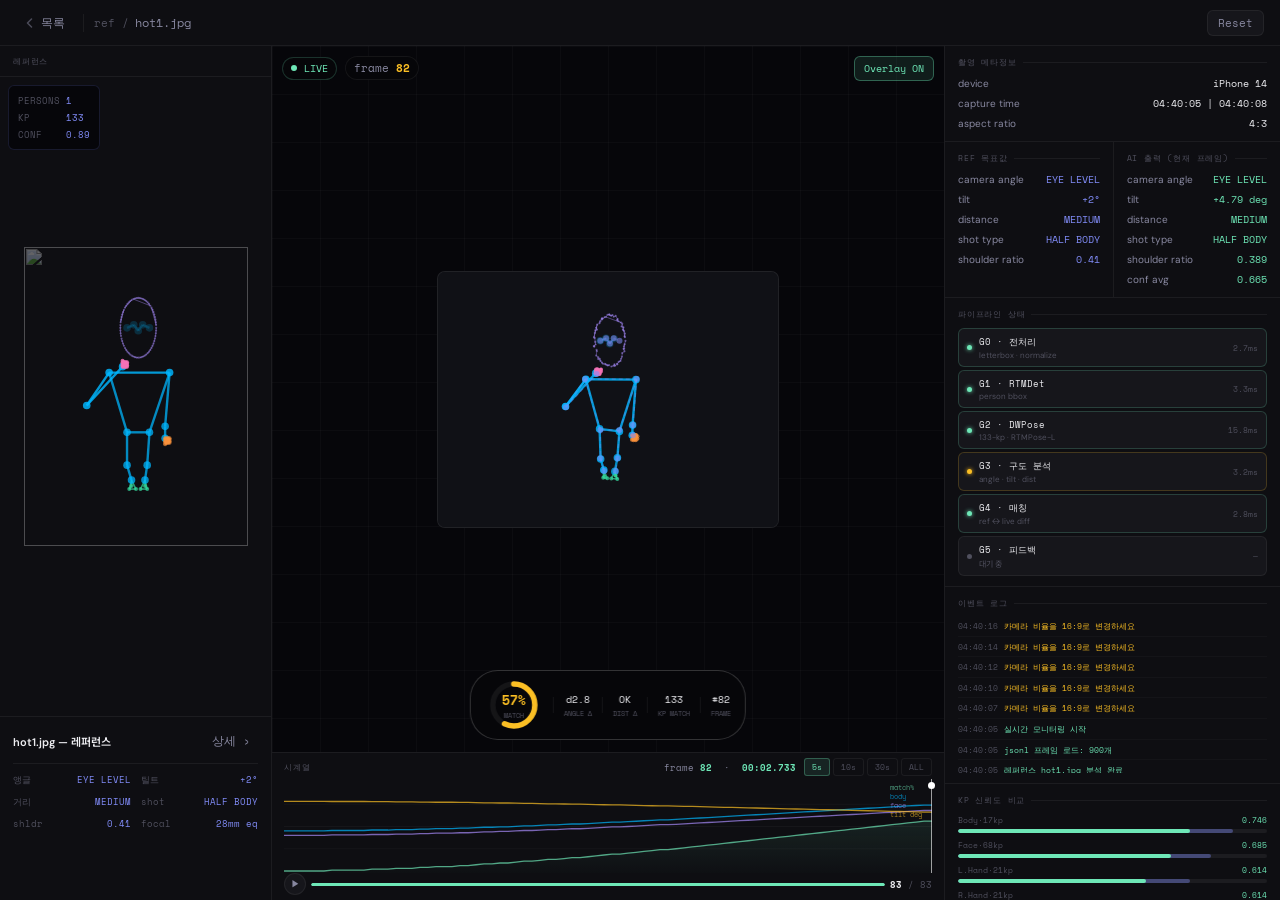
==== commit e77ebee2: "feat: 데이터 파일 사용하도록 수정" ====
--- a/realtime-pose.html
+++ b/realtime-pose.html
@@ -3,6 +3,7 @@
 <head>
 <meta charset="UTF-8">
 <title>TryAngle — Live Monitor</title>
+<script src="./data/realtime_img_sample.jsonl.js"></script>
 <link rel="preconnect" href="https://fonts.googleapis.com">
 <link rel="preconnect" href="https://fonts.gstatic.com" crossorigin>
 <link href="https://fonts.googleapis.com/css2?family=Space+Mono:ital,wght@0,400;0,700;1,400&family=DM+Sans:wght@300;400;500;600&family=Noto+Sans+KR:wght@300;400;500&display=swap" rel="stylesheet">
@@ -106,7 +107,8 @@
     linear-gradient(90deg,rgba(255,255,255,.025) 1px,transparent 1px);
   background-size:48px 48px;pointer-events:none}
 .cinner{position:relative;display:inline-block;z-index:2;flex:0 0 auto;
-  background:#101116;border:1px solid rgba(255,255,255,.07);border-radius:8px;overflow:hidden}
+  background:#101116;border:1px solid rgba(255,255,255,.07);border-radius:8px;overflow:hidden;
+  transition:width .22s ease,height .22s ease}
 #liveCvs,#poseCvs,#overlayCvs{display:block}
 #poseCvs,#overlayCvs{position:absolute;top:0;left:0;pointer-events:none}
 .corn{display:none}
@@ -116,6 +118,12 @@
   cursor:pointer;transition:all .15s}
 .overlaybtn:hover{border-color:rgba(110,231,183,.35)}
 .overlaybtn.on{background:var(--acc-d);border-color:rgba(110,231,183,.35);color:var(--acc)}
+.stagemeta{position:absolute;top:10px;left:10px;z-index:24;display:flex;align-items:center;gap:8px}
+.stagemeta .mbadge{background:rgba(7,7,10,.78);backdrop-filter:blur(10px)}
+.stagefps{font-size:11px;font-family:var(--mono);color:var(--t2);white-space:nowrap;
+  padding:3px 8px;border-radius:20px;background:rgba(7,7,10,.78);
+  border:1px solid var(--border);backdrop-filter:blur(10px)}
+.stagefps b{color:var(--amb)}
 .matchhud{position:absolute;bottom:12px;left:50%;transform:translateX(-50%);
   display:flex;align-items:center;gap:10px;
   background:rgba(7,7,10,.92);border:1px solid var(--border-act);backdrop-filter:blur(12px);
@@ -249,11 +257,8 @@
       <span class="breadcrumb">ref /</span>
       <span class="breadcrumb-name">hot1.jpg</span>
     </div>
-    <div class="mbadge" id="modeBadge"><span class="livedot"></span> LIVE</div>
-    <span id="topFps" class="topmeta">frame <b>0</b></span>
   </div>
   <div class="topbar-right">
-    <button class="tbtn" id="btnFreeze" onclick="toggleFreeze(this)">Freeze</button>
     <button class="tbtn" onclick="resetSim()">Reset</button>
   </div>
 </div>
@@ -291,6 +296,10 @@
   <div class="center">
     <div class="stage" id="stage">
       <div id="fspk" class="fspk"></div>
+      <div class="stagemeta">
+        <div class="mbadge" id="modeBadge"><span class="livedot"></span> LIVE</div>
+        <span id="topFps" class="stagefps">frame <b>0</b></span>
+      </div>
       <div class="cinner" id="cinner">
         <canvas id="liveCvs" width="340" height="453"></canvas>
         <canvas id="poseCvs" width="340" height="453"></canvas>
@@ -348,6 +357,13 @@
 
   <!-- RIGHT -->
   <div class="rpanel">
+    <div class="rsec">
+      <div class="rsh">촬영 메타정보</div>
+      <div class="drow"><span class="dk">device</span><span class="dv" id="metaDevice">—</span></div>
+      <div class="drow"><span class="dk">capture time</span><span class="dv" id="metaCaptureTime">— | —</span></div>
+      <div class="drow"><span class="dk">aspect ratio</span><span class="dv" id="metaAspect">—</span></div>
+    </div>
+
     <div class="detailgrid">
       <div class="rsec">
         <div class="rsh">REF 목표값</div>
@@ -595,14 +611,24 @@
 const oCvs=document.getElementById('overlayCvs'),  oX=oCvs.getContext('2d');
 const tCvs=document.getElementById('tlCvs'),       tX=tCvs.getContext('2d');
 
+function getPoseViewport(cw,ch){
+  const sw=REF_SOURCE.imageSize.width||736;
+  const sh=REF_SOURCE.imageSize.height||981;
+  const scale=Math.min(cw/sw,ch/sh);
+  const vw=sw*scale,vh=sh*scale;
+  return {ox:(cw-vw)/2,oy:(ch-vh)/2,vw,vh};
+}
+
 /* ── Skeleton renderer ── */
 function drawSkel(ctx,kps,cw,ch,{alpha=1,col=null,thin=false,face=true,hand=true}={}){
   const thresh=.18;
+  const vp=getPoseViewport(cw,ch);
   const ln=(a,b,color,lw)=>{
     const ka=kps[a],kb=kps[b];
     if(!ka||!kb||ka.conf<thresh||kb.conf<thresh) return;
     ctx.beginPath();
-    ctx.moveTo(ka.x*cw,ka.y*ch);ctx.lineTo(kb.x*cw,kb.y*ch);
+    ctx.moveTo(vp.ox+ka.x*vp.vw,vp.oy+ka.y*vp.vh);
+    ctx.lineTo(vp.ox+kb.x*vp.vw,vp.oy+kb.y*vp.vh);
     ctx.strokeStyle=col||color;ctx.lineWidth=lw;
     ctx.globalAlpha=alpha*Math.min(ka.conf,kb.conf);ctx.stroke();
   };
@@ -619,7 +645,7 @@
     if(g==='face'&&!face) return;
     if((g==='lhand'||g==='rhand')&&!hand) return;
     const r=g==='body'?3.8*(thin?.7:1):g==='face'?1.1*(thin?.7:1):2*(thin?.7:1);
-    ctx.beginPath();ctx.arc(kp.x*cw,kp.y*ch,r,0,Math.PI*2);
+    ctx.beginPath();ctx.arc(vp.ox+kp.x*vp.vw,vp.oy+kp.y*vp.vh,r,0,Math.PI*2);
     ctx.fillStyle=col||KC[g];ctx.globalAlpha=alpha*kp.conf;ctx.fill();
   });
   ctx.globalAlpha=1;
@@ -644,19 +670,20 @@
 function drawOverlay(){
   oX.clearRect(0,0,oCvs.width,oCvs.height);
   if(!SIM.overlay) return;
+  const vp=getPoseViewport(oCvs.width,oCvs.height);
   // dashed lines
   oX.setLineDash([4,3]);
   BODY_C.forEach(([a,b])=>{
     const ka=REF[a],kb=REF[b];if(!ka||!kb) return;
-    oX.beginPath();oX.moveTo(ka.x*oCvs.width,ka.y*oCvs.height);
-    oX.lineTo(kb.x*oCvs.width,kb.y*oCvs.height);
+    oX.beginPath();oX.moveTo(vp.ox+ka.x*vp.vw,vp.oy+ka.y*vp.vh);
+    oX.lineTo(vp.ox+kb.x*vp.vw,vp.oy+kb.y*vp.vh);
     oX.strokeStyle='rgba(129,140,248,.5)';oX.lineWidth=1.6;oX.globalAlpha=.6;oX.stroke();
   });
   oX.setLineDash([]);
   // solid dots
   REF.slice(0,17).forEach((kp,i)=>{
     if(kp.conf<.2) return;
-    oX.beginPath();oX.arc(kp.x*oCvs.width,kp.y*oCvs.height,3,0,Math.PI*2);
+    oX.beginPath();oX.arc(vp.ox+kp.x*vp.vw,vp.oy+kp.y*vp.vh,3,0,Math.PI*2);
     oX.fillStyle='#818cf8';oX.globalAlpha=.55;oX.fill();
   });
   oX.globalAlpha=1;
@@ -683,20 +710,151 @@
    History & simulation state
 ═══════════════════════════════════════════════ */
 const HIST=[];
-const HMAX=1800;
+const HMAX=1000;
+const JSONL_PATH='./data/realtime_img_sample.jsonl';
 const SIM={
-  frame:0,overlay:true,frozen:false,
+  frame:0,overlay:true,frozen:false,captureEnded:false,
   tilt:2,shoulder:.41,
   cB:.72,cF:.68,cLH:.61,cRH:.58
 };
 let pbIdx=-1,pbPlay=false,pbAcc=0,pbLast=0;
 let tlRange=150;
+let captureStartAt=Date.now();
+let feedIdx=0;
+let feedFrames=[];
+let feedLoaded=false;
+const ASPECT_SWITCH_FRAMES=90;
+const REF_ASPECT=aspectText(REF_SOURCE.imageSize.width,REF_SOURCE.imageSize.height);
+const DEVICE_NAME='iPhone 14';
+const DEVICE_CANVAS_WIDTH=340;
+
+function gcd(a,b){while(b!==0){const t=b;b=a%b;a=t;}return a;}
+function aspectText(w,h){
+  const ww=Math.round(w),hh=Math.round(h);
+  if(!ww||!hh) return '—';
+  const g=gcd(ww,hh);
+  return `${ww/g}:${hh/g}`;
+}
+function pad2(n){return String(n).padStart(2,'0');}
+function formatClock(ms){
+  const d=new Date(ms);
+  return `${pad2(d.getHours())}:${pad2(d.getMinutes())}:${pad2(d.getSeconds())}`;
+}
+function detectDevice(){
+  return DEVICE_NAME;
+}
+function normalizeAspect(aspect,fallback='1:1'){
+  return /^\d+\s*:\s*\d+$/.test(aspect||'')?aspect.replace(/\s+/g,''):fallback;
+}
+function aspectByFrame(frame){
+  return frame<ASPECT_SWITCH_FRAMES?'1:1':REF_ASPECT;
+}
+function aspectToSize(aspect){
+  const baseW=DEVICE_CANVAS_WIDTH;
+  const m=/^(\d+)\s*:\s*(\d+)$/.exec(aspect||'');
+  if(!m) return {w:340,h:453};
+  const aw=Number(m[1]),ah=Number(m[2]);
+  if(!aw||!ah) return {w:340,h:453};
+  return {w:baseW,h:Math.round(baseW*(ah/aw))};
+}
+function applyCanvasAspect(aspect){
+  const s=aspectToSize(aspect);
+  [lCvs,pCvs,oCvs].forEach(c=>{
+    c.width=s.w;
+    c.height=s.h;
+  });
+}
+function updateCaptureMeta(entry){
+  const elapsedMs=Math.round((entry.frame/30)*1000);
+  const endAt=captureStartAt+elapsedMs;
+  E('metaCaptureTime').textContent=`${formatClock(captureStartAt)} | ${formatClock(endAt)}`;
+  E('metaAspect').textContent=normalizeAspect(entry.aspectRatio,'1:1');
+}
+
+async function loadJsonlFeed(){
+  const parseJsonl=(text)=>{
+    const rows=[];
+    String(text||'').split(/\r?\n/).forEach((line)=>{
+      const t=line.trim();
+      if(!t) return;
+      try{rows.push(JSON.parse(t));}catch(_){/* skip malformed line */}
+    });
+    return rows;
+  };
+  try{
+    const res=await fetch(JSONL_PATH,{cache:'no-store'});
+    if(!res.ok) throw new Error(`http ${res.status}`);
+    const rows=parseJsonl(await res.text());
+    feedFrames=rows;
+    feedLoaded=true;
+    return rows.length;
+  }catch(err){
+    // file:// 환경 등에서 fetch가 실패할 수 있어 JS 백업 소스를 시도
+    if(typeof window!=='undefined'&&typeof window.REALTIME_POSE_JSONL==='string'){
+      const rows=parseJsonl(window.REALTIME_POSE_JSONL);
+      if(rows.length){
+        feedFrames=rows;
+        feedLoaded=true;
+        log('wn','jsonl fetch 실패로 로컬 백업 소스 사용');
+        return rows.length;
+      }
+    }
+    feedFrames=[];
+    feedLoaded=false;
+    log('er',`jsonl 로드 실패: ${String(err&&err.message||err)}`);
+    log('wn','HTTP 서버로 열면 fetch가 정상 동작합니다 (예: python -m http.server).');
+    return 0;
+  }
+}
+
+function feedToEntry(src,prev){
+  const fseq=Number(src?.bd?.meta?.fseq);
+  const cur=src?.bd?.data?.cur||{};
+  const res=src?.bd?.data?.res||{};
+  const rawScore=Number(res.score);
+  const score=rawScore<=1?Math.round(rawScore*100):Math.round(rawScore);
+  const frame=Number.isFinite(fseq)?fseq:((prev&&prev.frame)||0)+1;
+  const ratio=normalizeAspect(cur.aspectRatio,(prev&&prev.aspectRatio)||aspectByFrame(frame));
+  const v=clamp((score||0)/100,0,1);
+  const cB=clamp(0.45+v*0.52,0.35,0.99);
+  const cF=clamp(0.4+v*0.5,0.3,0.99);
+  const cLH=clamp(0.34+v*0.48,0.25,0.99);
+  const cRH=clamp(0.34+v*0.48,0.25,0.99);
+  const tilt=+(2+(1-v)*6.5).toFixed(2);
+  const shoulder=+(0.36+v*0.05).toFixed(4);
+  const jitter=0.003+((100-(score||0))/100)*0.017;
+  const kps=makeLiveKps(jitter);
+  return {
+    frame,
+    score:clamp(score||0,0,100),
+    tilt,
+    shoulder,
+    cB,
+    cF,
+    cLH,
+    cRH,
+    aspectRatio:ratio,
+    passed:!!res.passed,
+    feedback:res.feedback||'',
+    category:res.category||'',
+    kps,
+  };
+}
+
+function logFeedEvent(entry){
+  if(!entry) return;
+  const msg=entry.feedback||`category: ${entry.category||'unknown'}`;
+  if(entry.passed) log('ok',msg);
+  else if(entry.score>=70) log('ok',msg);
+  else log('wn',msg);
+}
 
 /* ═══════════════════════════════════════════════
    UI update
 ═══════════════════════════════════════════════ */
 function applyEntry(e){
   const s=e.score;
+  updateCaptureMeta(e);
   const circ=131.9;
   const gFil=E('gFil');
   if(gFil){
@@ -822,18 +980,28 @@
   btn.classList.toggle('on',SIM.overlay);
   drawOverlay();
 }
-function toggleFreeze(btn){
-  SIM.frozen=!SIM.frozen;
-  btn.classList.toggle('won',SIM.frozen);
-  btn.textContent=SIM.frozen?'Unfreeze':'Freeze';
-  E('frov').classList.toggle('show',SIM.frozen);
-}
 function resetSim(){
   SIM.frame=0;SIM.tilt=2;SIM.shoulder=.41;
-  SIM.cB=.72;SIM.cF=.68;SIM.cLH=.61;SIM.cRH=.58;SIM.frozen=false;
+  SIM.cB=.72;SIM.cF=.68;SIM.cLH=.61;SIM.cRH=.58;SIM.frozen=false;SIM.captureEnded=false;
+  captureStartAt=Date.now();
+  feedIdx=0;
+  E('metaCaptureTime').textContent='— | —';
+  E('metaAspect').textContent='1:1';
   HIST.length=0;pbIdx=-1;pbPlay=false;pbAcc=0;pbLast=0;
+  E('frov').classList.remove('show');
   E('playBtn').classList.remove('playing');E('playBtn').textContent='[>]';
   badgeUpdate();log('ok','시뮬레이션 리셋');
+}
+function endCaptureAtLimit(){
+  SIM.frozen=false;
+  SIM.captureEnded=true;
+  pbPlay=false;
+  pbIdx=Math.max(0,HIST.length-1);
+  E('playBtn').classList.remove('playing');
+  E('playBtn').textContent='>';
+  E('frov').classList.remove('show');
+  badgeUpdate();
+  log('ok',`촬영 자동 종료: ${HIST.length}프레임 도달`);
 }
 function setRange(btn,n){
   tlRange=n;
@@ -852,6 +1020,7 @@
   E('playBtn').classList.remove('playing');E('playBtn').textContent='>';
   badgeUpdate();
   const entry=HIST[idx];if(!entry) return;
+  applyCanvasAspect(normalizeAspect(entry.aspectRatio,aspectByFrame(entry.frame)));
   drawLiveBg(entry.frame);
   pX.clearRect(0,0,pCvs.width,pCvs.height);
   if(entry.kps) drawSkel(pX,entry.kps,pCvs.width,pCvs.height,{alpha:1});
@@ -868,7 +1037,7 @@
   const b=E('modeBadge');
   if(pbIdx>=0&&pbIdx<HIST.length){
     b.style.cssText='border-color:var(--amb);color:var(--amb);background:var(--amb-d)';
-    b.textContent=pbPlay?'> REPLAY':'|| SCRUB';
+    b.textContent=pbPlay?'> REPLAY':(SIM.captureEnded?'■ RECORD END':'|| SCRUB');
   } else {
     b.style.cssText='border-color:var(--acc);color:var(--acc);background:var(--acc-d)';
     b.innerHTML='<span class="livedot"></span> LIVE';
@@ -918,32 +1087,51 @@
     }
     pbLast=ts;
     const e=HIST[pbIdx]||HIST[HIST.length-1];
+    applyCanvasAspect(normalizeAspect(e.aspectRatio,aspectByFrame(e.frame)));
     drawLiveBg(e.frame);
     pX.clearRect(0,0,pCvs.width,pCvs.height);
     if(e.kps) drawSkel(pX,e.kps,pCvs.width,pCvs.height,{alpha:1});
     drawOverlay();applyEntry(e);updateSparkline();
     if(ts-lastTl>80){drawTimeline();lastTl=ts;}
   } else if(!SIM.frozen&&pbIdx<0){
-    // Live mode
+    // Live mode (JSONL feed)
     pbLast=0;pbAcc=0;
-    SIM.frame++;
-    SIM.tilt=+(SIM.tilt+(Math.random()-.5)*.22).toFixed(2);
-    SIM.shoulder=+(SIM.shoulder+(Math.random()-.5)*.003).toFixed(4);
-    SIM.cB=clamp(SIM.cB+(Math.random()-.5)*.012,.5,.99);
-    SIM.cF=clamp(SIM.cF+(Math.random()-.5)*.014,.4,.99);
-    SIM.cLH=clamp(SIM.cLH+(Math.random()-.5)*.016,.35,.99);
-    SIM.cRH=clamp(SIM.cRH+(Math.random()-.5)*.016,.35,.99);
-    const kps=makeLiveKps(.013);
-    const score=matchScore(kps);
-    const e={frame:SIM.frame,score,tilt:SIM.tilt,shoulder:SIM.shoulder,
-      cB:SIM.cB,cF:SIM.cF,cLH:SIM.cLH,cRH:SIM.cRH,kps};
+    if(feedLoaded&&feedFrames.length&&feedIdx>=feedFrames.length){
+      endCaptureAtLimit();
+      requestAnimationFrame(tick);
+      return;
+    }
+    let e;
+    if(feedLoaded&&feedFrames.length){
+      e=feedToEntry(feedFrames[feedIdx],HIST[HIST.length-1]);
+      feedIdx++;
+    }else{
+      SIM.frame++;
+      SIM.tilt=+(SIM.tilt+(Math.random()-.5)*.22).toFixed(2);
+      SIM.shoulder=+(SIM.shoulder+(Math.random()-.5)*.003).toFixed(4);
+      SIM.cB=clamp(SIM.cB+(Math.random()-.5)*.012,.5,.99);
+      SIM.cF=clamp(SIM.cF+(Math.random()-.5)*.014,.4,.99);
+      SIM.cLH=clamp(SIM.cLH+(Math.random()-.5)*.016,.35,.99);
+      SIM.cRH=clamp(SIM.cRH+(Math.random()-.5)*.016,.35,.99);
+      const kps=makeLiveKps(.013);
+      const score=matchScore(kps);
+      e={frame:SIM.frame,score,tilt:SIM.tilt,shoulder:SIM.shoulder,
+        cB:SIM.cB,cF:SIM.cF,cLH:SIM.cLH,cRH:SIM.cRH,
+        aspectRatio:aspectByFrame(SIM.frame),kps};
+    }
     HIST.push(e);if(HIST.length>HMAX) HIST.shift();
-    drawLiveBg(SIM.frame);
+    applyCanvasAspect(normalizeAspect(e.aspectRatio,aspectByFrame(e.frame)));
+    drawLiveBg(e.frame);
     pX.clearRect(0,0,pCvs.width,pCvs.height);
-    drawSkel(pX,kps,pCvs.width,pCvs.height,{alpha:1});
+    if(e.kps) drawSkel(pX,e.kps,pCvs.width,pCvs.height,{alpha:1});
     drawOverlay();applyEntry(e);updateSparkline();
     if(ts-lastTl>80){drawTimeline();lastTl=ts;}
-    if(ts-lastLog>2200){autoLog();lastLog=ts;}
+    if(ts-lastLog>2200){
+      if(feedLoaded&&feedFrames.length) logFeedEvent(e);
+      else autoLog();
+      lastLog=ts;
+    }
+    if((!feedLoaded||!feedFrames.length)&&SIM.frame>=HMAX){endCaptureAtLimit();}
   } else {
     pbLast=0;pbAcc=0;
   }
@@ -951,13 +1139,21 @@
 }
 
 /* ── Init ── */
-drawRef();
-log('ok','DWPose 133kp 모델 로드 완료');
-log('ok','레퍼런스 hot1.jpg 분석 완료');
-log('ok','실시간 모니터링 시작');
-resizeTl();
-window.addEventListener('resize',()=>{resizeTl();drawTimeline();});
-requestAnimationFrame(tick);
+async function init(){
+  E('metaDevice').textContent=detectDevice();
+  E('metaAspect').textContent='1:1';
+  applyCanvasAspect('1:1');
+  drawRef();
+  log('ok','DWPose 133kp 모델 로드 완료');
+  log('ok','레퍼런스 hot1.jpg 분석 완료');
+  const cnt=await loadJsonlFeed();
+  if(cnt>0) log('ok',`jsonl 프레임 로드: ${cnt}개`);
+  log('ok','실시간 모니터링 시작');
+  resizeTl();
+  window.addEventListener('resize',()=>{resizeTl();drawTimeline();});
+  requestAnimationFrame(tick);
+}
+init();
 </script>
 </body>
 </html>
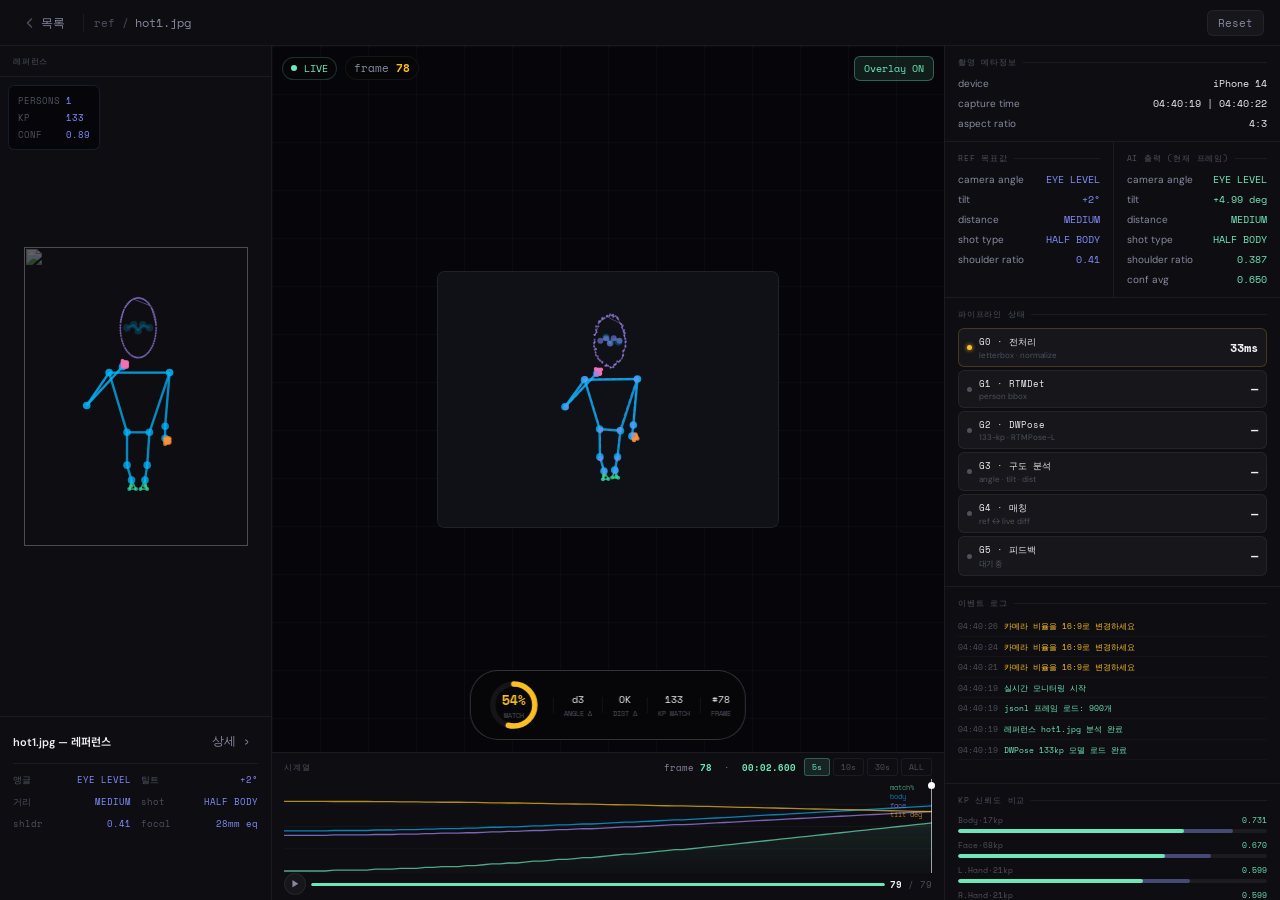
==== commit b17509ae: "fix: 총 소요시간 더 크게 표시" ====
--- a/realtime-pose.html
+++ b/realtime-pose.html
@@ -225,7 +225,7 @@
 .pled.wn{background:var(--amb);box-shadow:0 0 4px var(--amb);animation:bl 1.2s infinite}
 .pled.off{background:var(--t3)}
 .pi{flex:1;min-width:0}.pn-name{font-size:9px;font-family:var(--mono);color:var(--t1)}
-.pn-sub{font-size:8px;color:var(--t3);margin-top:1px}.pms{font-size:8px;font-family:var(--mono);color:var(--t3);flex-shrink:0}
+.pn-sub{font-size:8px;color:var(--t3);margin-top:1px}.pms{font-size:12px;font-weight:700;line-height:1.1;font-family:var(--mono);color:var(--t1);flex-shrink:0;min-width:42px;text-align:right}
 .loglist{display:flex;flex-direction:column;gap:1px;height:156px;overflow-y:auto;overflow-x:hidden}
 .loglist::-webkit-scrollbar{width:2px}
 .loglist::-webkit-scrollbar-thumb{background:var(--bg-hover)}
@@ -389,12 +389,12 @@
     <div class="rsec">
       <div class="rsh">파이프라인 상태</div>
       <div class="pnodes">
-        <div class="pn on"><div class="pled on"></div><div class="pi"><div class="pn-name">G0 · 전처리</div><div class="pn-sub">letterbox · normalize</div></div><div class="pms" id="p0">—</div></div>
-        <div class="pn on"><div class="pled on"></div><div class="pi"><div class="pn-name">G1 · RTMDet</div><div class="pn-sub">person bbox</div></div><div class="pms" id="p1">—</div></div>
-        <div class="pn on"><div class="pled on"></div><div class="pi"><div class="pn-name">G2 · DWPose</div><div class="pn-sub">133-kp · RTMPose-L</div></div><div class="pms" id="p2">—</div></div>
-        <div class="pn wn"><div class="pled wn"></div><div class="pi"><div class="pn-name">G3 · 구도 분석</div><div class="pn-sub">angle · tilt · dist</div></div><div class="pms" id="p3">—</div></div>
-        <div class="pn on"><div class="pled on"></div><div class="pi"><div class="pn-name">G4 · 매칭</div><div class="pn-sub">ref ↔ live diff</div></div><div class="pms" id="p4">—</div></div>
-        <div class="pn"><div class="pled off"></div><div class="pi"><div class="pn-name">G5 · 피드백</div><div class="pn-sub">대기 중</div></div><div class="pms">—</div></div>
+        <div class="pn" data-gate="0"><div class="pled off"></div><div class="pi"><div class="pn-name">G0 · 전처리</div><div class="pn-sub">letterbox · normalize</div></div><div class="pms" id="p0">—</div></div>
+        <div class="pn" data-gate="1"><div class="pled off"></div><div class="pi"><div class="pn-name">G1 · RTMDet</div><div class="pn-sub">person bbox</div></div><div class="pms" id="p1">—</div></div>
+        <div class="pn" data-gate="2"><div class="pled off"></div><div class="pi"><div class="pn-name">G2 · DWPose</div><div class="pn-sub">133-kp · RTMPose-L</div></div><div class="pms" id="p2">—</div></div>
+        <div class="pn" data-gate="3"><div class="pled off"></div><div class="pi"><div class="pn-name">G3 · 구도 분석</div><div class="pn-sub">angle · tilt · dist</div></div><div class="pms" id="p3">—</div></div>
+        <div class="pn" data-gate="4"><div class="pled off"></div><div class="pi"><div class="pn-name">G4 · 매칭</div><div class="pn-sub">ref ↔ live diff</div></div><div class="pms" id="p4">—</div></div>
+        <div class="pn" data-gate="5"><div class="pled off"></div><div class="pi"><div class="pn-name">G5 · 피드백</div><div class="pn-sub">대기 중</div></div><div class="pms" id="p5">—</div></div>
       </div>
     </div>
     
@@ -727,6 +727,11 @@
 const REF_ASPECT=aspectText(REF_SOURCE.imageSize.width,REF_SOURCE.imageSize.height);
 const DEVICE_NAME='iPhone 14';
 const DEVICE_CANVAS_WIDTH=340;
+const PIPELINE_GATE_COUNT=6;
+const PIPELINE_BASE_MS=[2.4,6.1,10.8,4.3,2.7,1.6];
+let pipelineAvgMs=Array(PIPELINE_GATE_COUNT).fill(null);
+let lastFeedTid=null;
+let simGate=0;
 
 function gcd(a,b){while(b!==0){const t=b;b=a%b;a=t;}return a;}
 function aspectText(w,h){
@@ -769,6 +774,76 @@
   const endAt=captureStartAt+elapsedMs;
   E('metaCaptureTime').textContent=`${formatClock(captureStartAt)} | ${formatClock(endAt)}`;
   E('metaAspect').textContent=normalizeAspect(entry.aspectRatio,'1:1');
+}
+
+function resetPipelineState(){
+  pipelineAvgMs=Array(PIPELINE_GATE_COUNT).fill(null);
+  lastFeedTid=null;
+  simGate=0;
+}
+
+function snapshotPipelineMs(){
+  return pipelineAvgMs.map(v=>v==null?null:Math.round(v));
+}
+
+function enrichPipelineFromFeed(entry,src){
+  const gateRaw=Number(src?.bd?.meta?.gate);
+  const gate=Number.isFinite(gateRaw)?clamp(Math.round(gateRaw),0,PIPELINE_GATE_COUNT-1):0;
+  const tid=Number(src?.hd?.tid);
+  if(Number.isFinite(tid)&&Number.isFinite(lastFeedTid)){
+    const dt=Math.max(1,tid-lastFeedTid);
+    const prev=pipelineAvgMs[gate];
+    pipelineAvgMs[gate]=prev==null?dt:(prev*0.72+dt*0.28);
+  }
+  if(Number.isFinite(tid)) lastFeedTid=tid;
+  entry.pipelineGate=gate;
+  entry.pipelineMs=snapshotPipelineMs();
+  return entry;
+}
+
+function enrichPipelineFromSim(entry){
+  const targetGate=
+    entry.score>=90?5:
+    entry.score>=75?4:
+    entry.score>=55?3:
+    entry.score>=35?2:
+    entry.score>=15?1:0;
+  if(targetGate>simGate) simGate=Math.min(targetGate,simGate+1);
+  else if(targetGate<simGate) simGate=Math.max(targetGate,simGate-1);
+
+  for(let i=0;i<=simGate;i++){
+    const dt=PIPELINE_BASE_MS[i]+Math.random()*0.9;
+    const prev=pipelineAvgMs[i];
+    pipelineAvgMs[i]=prev==null?dt:(prev*0.82+dt*0.18);
+  }
+  entry.pipelineGate=simGate;
+  entry.pipelineMs=snapshotPipelineMs();
+  return entry;
+}
+
+function renderPipeline(entry){
+  const gate=Number.isFinite(entry?.pipelineGate)?entry.pipelineGate:0;
+  const ms=Array.isArray(entry?.pipelineMs)?entry.pipelineMs:[];
+  document.querySelectorAll('.pn[data-gate]').forEach(node=>{
+    const g=Number(node.dataset.gate);
+    const led=node.querySelector('.pled');
+    const isDone=g<gate;
+    const isRun=g===gate;
+    node.classList.toggle('on',isDone);
+    node.classList.toggle('wn',isRun);
+    if(led){
+      led.classList.remove('on','wn','off');
+      led.classList.add(isDone?'on':(isRun?'wn':'off'));
+    }
+  });
+  for(let i=0;i<PIPELINE_GATE_COUNT;i++){
+    const cell=E(`p${i}`);
+    if(!cell) continue;
+    if(Number.isFinite(ms[i])) cell.textContent=`${ms[i]}ms`;
+    else if(i===gate) cell.textContent='RUN';
+    else if(i<gate) cell.textContent='done';
+    else cell.textContent='—';
+  }
 }
 
 async function loadJsonlFeed(){
@@ -887,8 +962,7 @@
   }
   E('mAngle').textContent=`d${Math.abs(td)}`;E('mDist').textContent='OK';E('mKp').textContent='133';
   E('mFrame').textContent='#'+e.frame;
-  E('p0').textContent=rms(1,3);E('p1').textContent=rms(3,8);
-  E('p2').textContent=rms(8,16);E('p3').textContent=rms(2,5);E('p4').textContent=rms(1,3);
+  renderPipeline(e);
   E('tlFN').textContent=e.frame;
   const ms=Math.round(e.frame/30*1000);
   const sec=Math.floor(ms/1000),frac=ms%1000;
@@ -984,6 +1058,7 @@
   SIM.frame=0;SIM.tilt=2;SIM.shoulder=.41;
   SIM.cB=.72;SIM.cF=.68;SIM.cLH=.61;SIM.cRH=.58;SIM.frozen=false;SIM.captureEnded=false;
   captureStartAt=Date.now();
+  resetPipelineState();
   feedIdx=0;
   E('metaCaptureTime').textContent='— | —';
   E('metaAspect').textContent='1:1';
@@ -1103,7 +1178,9 @@
     }
     let e;
     if(feedLoaded&&feedFrames.length){
-      e=feedToEntry(feedFrames[feedIdx],HIST[HIST.length-1]);
+      const src=feedFrames[feedIdx];
+      e=feedToEntry(src,HIST[HIST.length-1]);
+      enrichPipelineFromFeed(e,src);
       feedIdx++;
     }else{
       SIM.frame++;
@@ -1118,6 +1195,7 @@
       e={frame:SIM.frame,score,tilt:SIM.tilt,shoulder:SIM.shoulder,
         cB:SIM.cB,cF:SIM.cF,cLH:SIM.cLH,cRH:SIM.cRH,
         aspectRatio:aspectByFrame(SIM.frame),kps};
+      enrichPipelineFromSim(e);
     }
     HIST.push(e);if(HIST.length>HMAX) HIST.shift();
     applyCanvasAspect(normalizeAspect(e.aspectRatio,aspectByFrame(e.frame)));
@@ -1142,6 +1220,7 @@
 async function init(){
   E('metaDevice').textContent=detectDevice();
   E('metaAspect').textContent='1:1';
+  resetPipelineState();
   applyCanvasAspect('1:1');
   drawRef();
   log('ok','DWPose 133kp 모델 로드 완료');
